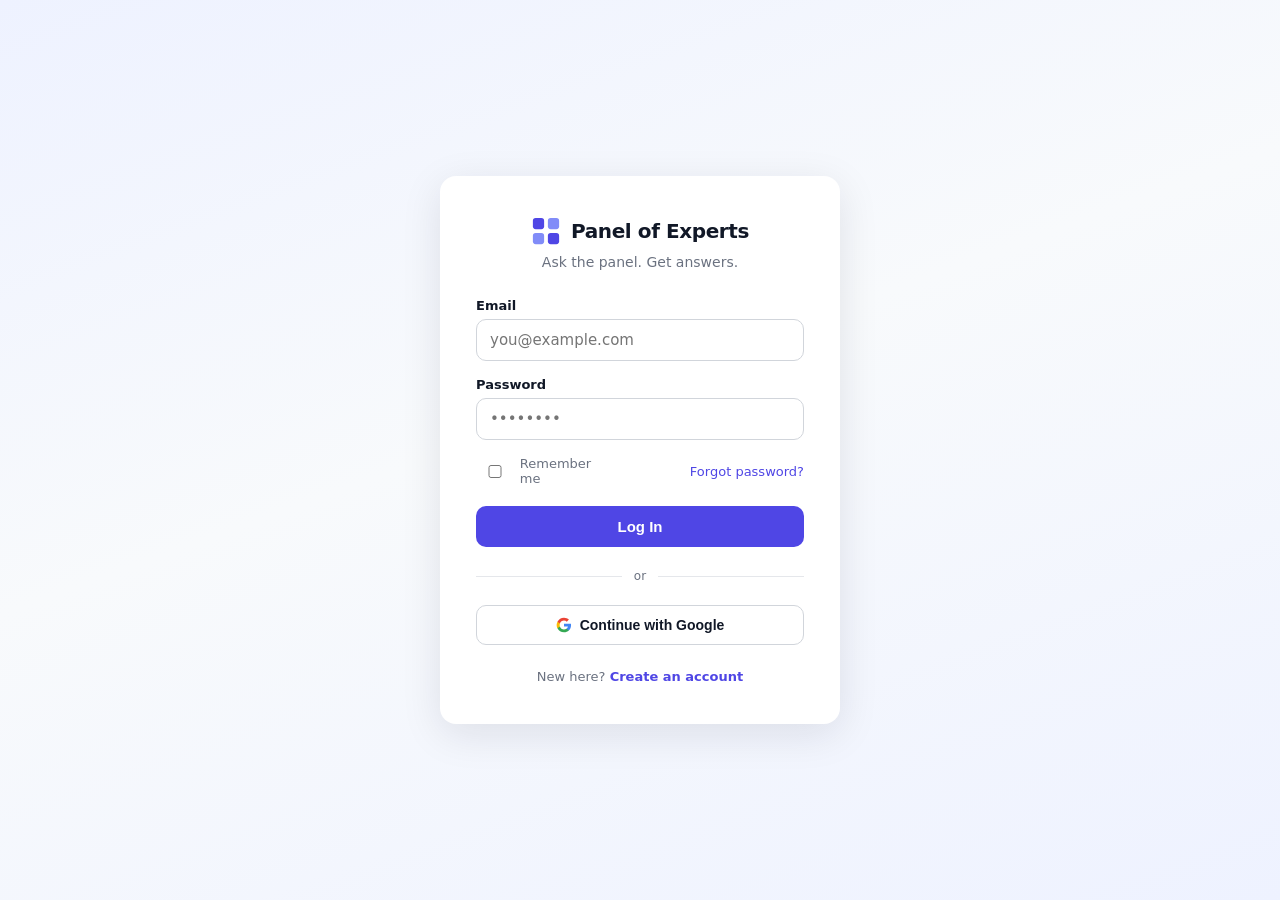
==== login.html @ ed7d97c2 "Add login page front-end" ====
<!doctype html>
<html lang="en">
  <head>
    <meta charset="UTF-8" />
    <meta name="viewport" content="width=device-width, initial-scale=1.0" />
    <title>Panel of Experts — Log In</title>
    <style>
      * { margin: 0; padding: 0; box-sizing: border-box; }

      :root {
        font-family: Inter, system-ui, -apple-system, sans-serif;
        --ink: #111827;
        --muted: #6b7280;
        --brand: #4f46e5;
        --brand-dark: #4338ca;
        --bg: #f3f4f6;
        --card: #ffffff;
        --error: #dc2626;
        --ok: #16a34a;
      }

      body {
        min-height: 100vh;
        display: flex;
        align-items: center;
        justify-content: center;
        background: linear-gradient(160deg, #eef2ff 0%, #f8fafc 45%, #eef2ff 100%);
        padding: 24px;
        color: var(--ink);
      }

      .card {
        width: 100%;
        max-width: 400px;
        background: var(--card);
        border-radius: 16px;
        box-shadow: 0 10px 40px rgba(17, 24, 39, 0.10);
        padding: 40px 36px;
      }

      .logo {
        display: flex;
        align-items: center;
        gap: 10px;
        justify-content: center;
        margin-bottom: 8px;
      }

      .logo svg { width: 30px; height: 30px; }

      .logo span {
        font-size: 20px;
        font-weight: 700;
        letter-spacing: -0.02em;
      }

      .tagline {
        text-align: center;
        color: var(--muted);
        font-size: 14px;
        margin-bottom: 28px;
      }

      h1 {
        font-size: 22px;
        text-align: center;
        margin-bottom: 24px;
        letter-spacing: -0.02em;
      }

      label {
        display: block;
        font-size: 13px;
        font-weight: 600;
        margin-bottom: 6px;
      }

      .field { margin-bottom: 16px; }

      input {
        width: 100%;
        padding: 11px 13px;
        font-size: 15px;
        border: 1.5px solid #d1d5db;
        border-radius: 10px;
        outline: none;
        transition: border-color 0.15s, box-shadow 0.15s;
        font-family: inherit;
      }

      input:focus {
        border-color: var(--brand);
        box-shadow: 0 0 0 3px rgba(79, 70, 229, 0.15);
      }

      .row {
        display: flex;
        justify-content: space-between;
        align-items: center;
        margin-bottom: 20px;
        font-size: 13px;
      }

      .row label {
        display: flex;
        align-items: center;
        gap: 6px;
        font-weight: 400;
        color: var(--muted);
        margin: 0;
        cursor: pointer;
      }

      .row a { color: var(--brand); text-decoration: none; }
      .row a:hover { text-decoration: underline; }

      button {
        width: 100%;
        padding: 12px;
        font-size: 15px;
        font-weight: 600;
        color: #fff;
        background: var(--brand);
        border: none;
        border-radius: 10px;
        cursor: pointer;
        transition: background 0.15s, transform 0.05s;
      }

      button:hover { background: var(--brand-dark); }
      button:active { transform: scale(0.98); }
      button:disabled { opacity: 0.6; cursor: wait; }

      .message {
        display: none;
        margin-top: 14px;
        padding: 10px 12px;
        border-radius: 8px;
        font-size: 13px;
        text-align: center;
      }

      .message.error { display: block; background: #fef2f2; color: var(--error); }
      .message.ok { display: block; background: #f0fdf4; color: var(--ok); }

      .divider {
        display: flex;
        align-items: center;
        gap: 12px;
        margin: 22px 0;
        color: var(--muted);
        font-size: 12px;
      }

      .divider::before, .divider::after {
        content: "";
        flex: 1;
        height: 1px;
        background: #e5e7eb;
      }

      .alt {
        width: 100%;
        padding: 11px;
        font-size: 14px;
        font-weight: 600;
        color: var(--ink);
        background: #fff;
        border: 1.5px solid #d1d5db;
        border-radius: 10px;
        cursor: pointer;
        display: flex;
        align-items: center;
        justify-content: center;
        gap: 8px;
        transition: background 0.15s;
      }

      .alt:hover { background: #f9fafb; }

      .signup {
        text-align: center;
        margin-top: 24px;
        font-size: 13px;
        color: var(--muted);
      }

      .signup a { color: var(--brand); font-weight: 600; text-decoration: none; }
      .signup a:hover { text-decoration: underline; }

      .hidden { display: none; }
    </style>
  </head>
  <body>
    <main class="card">
      <div class="logo">
        <svg viewBox="0 0 32 32" fill="none">
          <rect x="2" y="2" width="12" height="12" rx="3" fill="#4f46e5"/>
          <rect x="18" y="2" width="12" height="12" rx="3" fill="#818cf8"/>
          <rect x="2" y="18" width="12" height="12" rx="3" fill="#818cf8"/>
          <rect x="18" y="18" width="12" height="12" rx="3" fill="#4f46e5"/>
        </svg>
        <span>Panel of Experts</span>
      </div>
      <p class="tagline">Ask the panel. Get answers.</p>

      <form id="loginForm" novalidate>
        <div class="field">
          <label for="email">Email</label>
          <input id="email" name="email" type="email" placeholder="you@example.com" autocomplete="email" required />
        </div>
        <div class="field">
          <label for="password">Password</label>
          <input id="password" name="password" type="password" placeholder="••••••••" autocomplete="current-password" minlength="8" required />
        </div>
        <div class="row">
          <label><input type="checkbox" id="remember" /> Remember me</label>
          <a href="#" id="forgotLink">Forgot password?</a>
        </div>
        <button type="submit" id="submitBtn">Log In</button>
        <div class="message" id="message" role="alert"></div>
      </form>

      <div class="divider">or</div>

      <button class="alt" id="googleBtn" type="button">
        <svg width="16" height="16" viewBox="0 0 24 24">
          <path fill="#4285F4" d="M22.56 12.25c0-.78-.07-1.53-.2-2.25H12v4.26h5.9a5.06 5.06 0 0 1-2.2 3.32v2.77h3.57c2.08-1.92 3.29-4.74 3.29-8.1z"/>
          <path fill="#34A853" d="M12 23c2.97 0 5.46-.98 7.28-2.65l-3.57-2.77c-.98.66-2.23 1.06-3.71 1.06-2.86 0-5.29-1.93-6.16-4.53H2.18v2.84A11 11 0 0 0 12 23z"/>
          <path fill="#FBBC05" d="M5.84 14.11a6.6 6.6 0 0 1 0-4.22V7.05H2.18a11 11 0 0 0 0 9.9l3.66-2.84z"/>
          <path fill="#EA4335" d="M12 5.38c1.62 0 3.06.56 4.21 1.64l3.15-3.15C17.45 2.09 14.97 1 12 1 7.7 1 3.99 3.47 2.18 7.05l3.66 2.84c.87-2.6 3.3-4.51 6.16-4.51z"/>
        </svg>
        Continue with Google
      </button>

      <p class="signup">New here? <a href="#" id="signupLink">Create an account</a></p>
    </main>

    <script>
      const form = document.getElementById("loginForm");
      const email = document.getElementById("email");
      const password = document.getElementById("password");
      const message = document.getElementById("message");
      const submitBtn = document.getElementById("submitBtn");

      function showMessage(text, kind) {
        message.textContent = text;
        message.className = "message " + kind;
      }

      form.addEventListener("submit", function (e) {
        e.preventDefault();

        const emailOk = /^[^\s@]+@[^\s@]+\.[^\s@]+$/.test(email.value.trim());
        const passOk = password.value.length >= 8;

        if (!emailOk) {
          showMessage("Please enter a valid email address.", "error");
          email.focus();
          return;
        }
        if (!passOk) {
          showMessage("Password must be at least 8 characters.", "error");
          password.focus();
          return;
        }

        submitBtn.disabled = true;
        submitBtn.textContent = "Logging in…";
        showMessage("", "");

        // Placeholder for real authentication. Replace with a fetch() call
        // to your backend / auth provider when it exists.
        setTimeout(function () {
          submitBtn.disabled = false;
          submitBtn.textContent = "Log In";
          showMessage("Login works! (No backend connected yet — this is the front-end only.)", "ok");
        }, 800);
      });

      document.getElementById("googleBtn").addEventListener("click", function () {
        showMessage("Google sign-in isn't wired up yet. It needs a backend.", "error");
      });

      document.getElementById("forgotLink").addEventListener("click", function (e) {
        e.preventDefault();
        showMessage("Password reset page hasn't been built yet.", "error");
      });

      document.getElementById("signupLink").addEventListener("click", function (e) {
        e.preventDefault();
        showMessage("Sign-up page hasn't been built yet.", "error");
      });
    </script>
  </body>
</html>
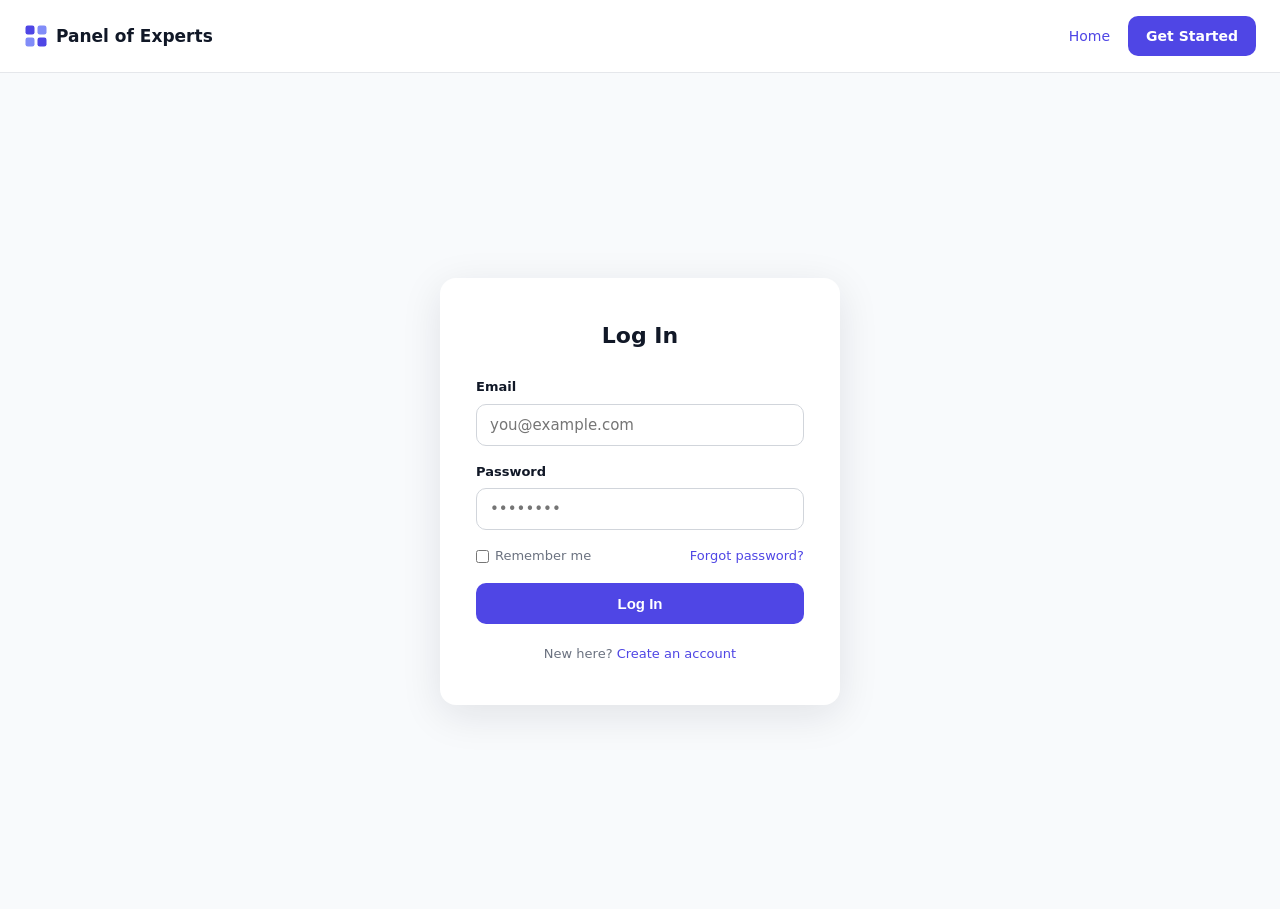
==== commit 7649890d: "Add login.html for Panel of Experts website" ====
--- a/login.html
+++ b/login.html
@@ -4,196 +4,11 @@
     <meta charset="UTF-8" />
     <meta name="viewport" content="width=device-width, initial-scale=1.0" />
     <title>Panel of Experts — Log In</title>
-    <style>
-      * { margin: 0; padding: 0; box-sizing: border-box; }
-
-      :root {
-        font-family: Inter, system-ui, -apple-system, sans-serif;
-        --ink: #111827;
-        --muted: #6b7280;
-        --brand: #4f46e5;
-        --brand-dark: #4338ca;
-        --bg: #f3f4f6;
-        --card: #ffffff;
-        --error: #dc2626;
-        --ok: #16a34a;
-      }
-
-      body {
-        min-height: 100vh;
-        display: flex;
-        align-items: center;
-        justify-content: center;
-        background: linear-gradient(160deg, #eef2ff 0%, #f8fafc 45%, #eef2ff 100%);
-        padding: 24px;
-        color: var(--ink);
-      }
-
-      .card {
-        width: 100%;
-        max-width: 400px;
-        background: var(--card);
-        border-radius: 16px;
-        box-shadow: 0 10px 40px rgba(17, 24, 39, 0.10);
-        padding: 40px 36px;
-      }
-
-      .logo {
-        display: flex;
-        align-items: center;
-        gap: 10px;
-        justify-content: center;
-        margin-bottom: 8px;
-      }
-
-      .logo svg { width: 30px; height: 30px; }
-
-      .logo span {
-        font-size: 20px;
-        font-weight: 700;
-        letter-spacing: -0.02em;
-      }
-
-      .tagline {
-        text-align: center;
-        color: var(--muted);
-        font-size: 14px;
-        margin-bottom: 28px;
-      }
-
-      h1 {
-        font-size: 22px;
-        text-align: center;
-        margin-bottom: 24px;
-        letter-spacing: -0.02em;
-      }
-
-      label {
-        display: block;
-        font-size: 13px;
-        font-weight: 600;
-        margin-bottom: 6px;
-      }
-
-      .field { margin-bottom: 16px; }
-
-      input {
-        width: 100%;
-        padding: 11px 13px;
-        font-size: 15px;
-        border: 1.5px solid #d1d5db;
-        border-radius: 10px;
-        outline: none;
-        transition: border-color 0.15s, box-shadow 0.15s;
-        font-family: inherit;
-      }
-
-      input:focus {
-        border-color: var(--brand);
-        box-shadow: 0 0 0 3px rgba(79, 70, 229, 0.15);
-      }
-
-      .row {
-        display: flex;
-        justify-content: space-between;
-        align-items: center;
-        margin-bottom: 20px;
-        font-size: 13px;
-      }
-
-      .row label {
-        display: flex;
-        align-items: center;
-        gap: 6px;
-        font-weight: 400;
-        color: var(--muted);
-        margin: 0;
-        cursor: pointer;
-      }
-
-      .row a { color: var(--brand); text-decoration: none; }
-      .row a:hover { text-decoration: underline; }
-
-      button {
-        width: 100%;
-        padding: 12px;
-        font-size: 15px;
-        font-weight: 600;
-        color: #fff;
-        background: var(--brand);
-        border: none;
-        border-radius: 10px;
-        cursor: pointer;
-        transition: background 0.15s, transform 0.05s;
-      }
-
-      button:hover { background: var(--brand-dark); }
-      button:active { transform: scale(0.98); }
-      button:disabled { opacity: 0.6; cursor: wait; }
-
-      .message {
-        display: none;
-        margin-top: 14px;
-        padding: 10px 12px;
-        border-radius: 8px;
-        font-size: 13px;
-        text-align: center;
-      }
-
-      .message.error { display: block; background: #fef2f2; color: var(--error); }
-      .message.ok { display: block; background: #f0fdf4; color: var(--ok); }
-
-      .divider {
-        display: flex;
-        align-items: center;
-        gap: 12px;
-        margin: 22px 0;
-        color: var(--muted);
-        font-size: 12px;
-      }
-
-      .divider::before, .divider::after {
-        content: "";
-        flex: 1;
-        height: 1px;
-        background: #e5e7eb;
-      }
-
-      .alt {
-        width: 100%;
-        padding: 11px;
-        font-size: 14px;
-        font-weight: 600;
-        color: var(--ink);
-        background: #fff;
-        border: 1.5px solid #d1d5db;
-        border-radius: 10px;
-        cursor: pointer;
-        display: flex;
-        align-items: center;
-        justify-content: center;
-        gap: 8px;
-        transition: background 0.15s;
-      }
-
-      .alt:hover { background: #f9fafb; }
-
-      .signup {
-        text-align: center;
-        margin-top: 24px;
-        font-size: 13px;
-        color: var(--muted);
-      }
-
-      .signup a { color: var(--brand); font-weight: 600; text-decoration: none; }
-      .signup a:hover { text-decoration: underline; }
-
-      .hidden { display: none; }
-    </style>
+    <link rel="stylesheet" href="styles.css" />
   </head>
   <body>
-    <main class="card">
-      <div class="logo">
+    <nav class="nav">
+      <a class="logo" href="index.html">
         <svg viewBox="0 0 32 32" fill="none">
           <rect x="2" y="2" width="12" height="12" rx="3" fill="#4f46e5"/>
           <rect x="18" y="2" width="12" height="12" rx="3" fill="#818cf8"/>
@@ -201,39 +16,36 @@
           <rect x="18" y="18" width="12" height="12" rx="3" fill="#4f46e5"/>
         </svg>
         <span>Panel of Experts</span>
+      </a>
+      <div class="links">
+        <a href="index.html">Home</a>
+        <a class="btn btn-primary" href="signup.html">Get Started</a>
       </div>
-      <p class="tagline">Ask the panel. Get answers.</p>
+    </nav>
 
-      <form id="loginForm" novalidate>
-        <div class="field">
-          <label for="email">Email</label>
-          <input id="email" name="email" type="email" placeholder="you@example.com" autocomplete="email" required />
-        </div>
-        <div class="field">
-          <label for="password">Password</label>
-          <input id="password" name="password" type="password" placeholder="••••••••" autocomplete="current-password" minlength="8" required />
-        </div>
-        <div class="row">
-          <label><input type="checkbox" id="remember" /> Remember me</label>
-          <a href="#" id="forgotLink">Forgot password?</a>
-        </div>
-        <button type="submit" id="submitBtn">Log In</button>
-        <div class="message" id="message" role="alert"></div>
-      </form>
-
-      <div class="divider">or</div>
-
-      <button class="alt" id="googleBtn" type="button">
-        <svg width="16" height="16" viewBox="0 0 24 24">
-          <path fill="#4285F4" d="M22.56 12.25c0-.78-.07-1.53-.2-2.25H12v4.26h5.9a5.06 5.06 0 0 1-2.2 3.32v2.77h3.57c2.08-1.92 3.29-4.74 3.29-8.1z"/>
-          <path fill="#34A853" d="M12 23c2.97 0 5.46-.98 7.28-2.65l-3.57-2.77c-.98.66-2.23 1.06-3.71 1.06-2.86 0-5.29-1.93-6.16-4.53H2.18v2.84A11 11 0 0 0 12 23z"/>
-          <path fill="#FBBC05" d="M5.84 14.11a6.6 6.6 0 0 1 0-4.22V7.05H2.18a11 11 0 0 0 0 9.9l3.66-2.84z"/>
-          <path fill="#EA4335" d="M12 5.38c1.62 0 3.06.56 4.21 1.64l3.15-3.15C17.45 2.09 14.97 1 12 1 7.7 1 3.99 3.47 2.18 7.05l3.66 2.84c.87-2.6 3.3-4.51 6.16-4.51z"/>
-        </svg>
-        Continue with Google
-      </button>
-
-      <p class="signup">New here? <a href="#" id="signupLink">Create an account</a></p>
+    <main class="auth-wrap">
+      <div class="auth-card">
+        <h1>Log In</h1>
+        <form id="loginForm" novalidate>
+          <div class="field">
+            <label for="email">Email</label>
+            <input id="email" name="email" type="email" placeholder="you@example.com" autocomplete="email" required />
+          </div>
+          <div class="field">
+            <label for="password">Password</label>
+            <input id="password" name="password" type="password" placeholder="••••••••" autocomplete="current-password" minlength="8" required />
+          </div>
+          <div class="field" style="display:flex; justify-content:space-between; align-items:center; font-size:13px;">
+            <label style="margin:0; display:flex; align-items:center; gap:6px; font-weight:400; color:var(--muted); cursor:pointer;">
+              <input type="checkbox" id="remember" style="width:auto;" /> Remember me
+            </label>
+            <a href="#" id="forgotLink">Forgot password?</a>
+          </div>
+          <button type="submit" class="full-btn" id="submitBtn">Log In</button>
+          <div class="message" id="message" role="alert"></div>
+        </form>
+        <p class="under-form">New here? <a href="signup.html">Create an account</a></p>
+      </div>
     </main>
 
     <script>
@@ -254,16 +66,8 @@
         const emailOk = /^[^\s@]+@[^\s@]+\.[^\s@]+$/.test(email.value.trim());
         const passOk = password.value.length >= 8;
 
-        if (!emailOk) {
-          showMessage("Please enter a valid email address.", "error");
-          email.focus();
-          return;
-        }
-        if (!passOk) {
-          showMessage("Password must be at least 8 characters.", "error");
-          password.focus();
-          return;
-        }
+        if (!emailOk) { showMessage("Please enter a valid email address.", "error"); email.focus(); return; }
+        if (!passOk) { showMessage("Password must be at least 8 characters.", "error"); password.focus(); return; }
 
         submitBtn.disabled = true;
         submitBtn.textContent = "Logging in…";
@@ -272,25 +76,14 @@
         // Placeholder for real authentication. Replace with a fetch() call
         // to your backend / auth provider when it exists.
         setTimeout(function () {
-          submitBtn.disabled = false;
-          submitBtn.textContent = "Log In";
-          showMessage("Login works! (No backend connected yet — this is the front-end only.)", "ok");
-        }, 800);
-      });
-
-      document.getElementById("googleBtn").addEventListener("click", function () {
-        showMessage("Google sign-in isn't wired up yet. It needs a backend.", "error");
+          window.location.href = "dashboard.html";
+        }, 700);
       });
 
       document.getElementById("forgotLink").addEventListener("click", function (e) {
         e.preventDefault();
         showMessage("Password reset page hasn't been built yet.", "error");
       });
-
-      document.getElementById("signupLink").addEventListener("click", function (e) {
-        e.preventDefault();
-        showMessage("Sign-up page hasn't been built yet.", "error");
-      });
     </script>
   </body>
 </html>
--- a/styles.css
+++ b/styles.css
@@ -0,0 +1,136 @@
+/* Panel of Experts — shared styles */
+* { margin: 0; padding: 0; box-sizing: border-box; }
+
+:root {
+  font-family: Inter, system-ui, -apple-system, sans-serif;
+  --ink: #111827;
+  --muted: #6b7280;
+  --brand: #4f46e5;
+  --brand-dark: #4338ca;
+  --brand-light: #eef2ff;
+  --bg: #f8fafc;
+  --card: #ffffff;
+  --line: #e5e7eb;
+  --error: #dc2626;
+  --ok: #16a34a;
+}
+
+body { color: var(--ink); background: var(--bg); line-height: 1.6; }
+
+a { color: var(--brand); text-decoration: none; }
+a:hover { text-decoration: underline; }
+
+/* Nav */
+.nav {
+  display: flex; align-items: center; justify-content: space-between;
+  padding: 16px 24px; background: #fff; border-bottom: 1px solid var(--line);
+  position: sticky; top: 0; z-index: 10;
+}
+.nav .logo { display: flex; align-items: center; gap: 8px; font-weight: 700; font-size: 17px; color: var(--ink); }
+.nav .logo:hover { text-decoration: none; }
+.nav .logo svg { width: 24px; height: 24px; }
+.nav .links { display: flex; gap: 18px; align-items: center; font-size: 14px; font-weight: 500; }
+.btn {
+  display: inline-block; padding: 9px 18px; border-radius: 10px;
+  font-weight: 600; font-size: 14px; border: none; cursor: pointer;
+  transition: background 0.15s, transform 0.05s;
+}
+.btn:hover { text-decoration: none; }
+.btn:active { transform: scale(0.98); }
+.btn-primary { background: var(--brand); color: #fff; }
+.btn-primary:hover { background: var(--brand-dark); }
+.btn-ghost { background: #fff; color: var(--ink); border: 1.5px solid #d1d5db; }
+
+/* Hero */
+.hero { text-align: center; padding: 90px 24px 70px; max-width: 720px; margin: 0 auto; }
+.hero h1 { font-size: 42px; letter-spacing: -0.03em; line-height: 1.15; margin-bottom: 16px; }
+.hero p { color: var(--muted); font-size: 18px; margin-bottom: 28px; }
+.hero .cta { display: flex; gap: 12px; justify-content: center; }
+
+/* Sections */
+.section { max-width: 1000px; margin: 0 auto; padding: 60px 24px; }
+.section h2 { font-size: 28px; text-align: center; letter-spacing: -0.02em; margin-bottom: 36px; }
+
+.grid { display: grid; grid-template-columns: repeat(auto-fit, minmax(240px, 1fr)); gap: 20px; }
+.card {
+  background: var(--card); border: 1px solid var(--line); border-radius: 14px;
+  padding: 26px; box-shadow: 0 4px 16px rgba(17, 24, 39, 0.05);
+}
+.card h3 { font-size: 17px; margin-bottom: 8px; }
+.card p { color: var(--muted); font-size: 14px; }
+.card .icon {
+  width: 40px; height: 40px; border-radius: 10px; background: var(--brand-light);
+  display: flex; align-items: center; justify-content: center; margin-bottom: 14px;
+  font-size: 20px;
+}
+
+.steps { counter-reset: step; }
+.step { display: flex; gap: 16px; align-items: flex-start; margin-bottom: 20px; }
+.step .num {
+  flex: 0 0 34px; height: 34px; border-radius: 50%; background: var(--brand);
+  color: #fff; font-weight: 700; font-size: 15px;
+  display: flex; align-items: center; justify-content: center;
+}
+.step h3 { font-size: 16px; }
+.step p { color: var(--muted); font-size: 14px; }
+
+/* Forms */
+.auth-wrap { min-height: calc(100vh - 64px); display: flex; align-items: center; justify-content: center; padding: 24px; }
+.auth-card {
+  width: 100%; max-width: 400px; background: var(--card);
+  border-radius: 16px; box-shadow: 0 10px 40px rgba(17, 24, 39, 0.10);
+  padding: 40px 36px;
+}
+.auth-card h1 { font-size: 22px; text-align: center; margin-bottom: 24px; }
+.field { margin-bottom: 16px; }
+.field label { display: block; font-size: 13px; font-weight: 600; margin-bottom: 6px; }
+.field input {
+  width: 100%; padding: 11px 13px; font-size: 15px; font-family: inherit;
+  border: 1.5px solid #d1d5db; border-radius: 10px; outline: none;
+  transition: border-color 0.15s, box-shadow 0.15s;
+}
+.field input:focus { border-color: var(--brand); box-shadow: 0 0 0 3px rgba(79, 70, 229, 0.15); }
+.message { display: none; margin-top: 14px; padding: 10px 12px; border-radius: 8px; font-size: 13px; text-align: center; }
+.message.error { display: block; background: #fef2f2; color: var(--error); }
+.message.ok { display: block; background: #f0fdf4; color: var(--ok); }
+.full-btn { width: 100%; padding: 12px; font-size: 15px; font-weight: 600; color: #fff; background: var(--brand); border: none; border-radius: 10px; cursor: pointer; }
+.full-btn:hover { background: var(--brand-dark); }
+.full-btn:disabled { opacity: 0.6; cursor: wait; }
+.under-form { text-align: center; margin-top: 20px; font-size: 13px; color: var(--muted); }
+
+/* Dashboard */
+.ask-box { max-width: 760px; margin: 40px auto; padding: 0 24px; }
+.ask-box textarea {
+  width: 100%; min-height: 90px; padding: 16px; font-size: 16px; font-family: inherit;
+  border: 1.5px solid #d1d5db; border-radius: 14px; outline: none; resize: vertical;
+  transition: border-color 0.15s, box-shadow 0.15s;
+}
+.ask-box textarea:focus { border-color: var(--brand); box-shadow: 0 0 0 3px rgba(79, 70, 229, 0.15); }
+.ask-actions { margin-top: 12px; display: flex; justify-content: flex-end; }
+
+.answers { max-width: 760px; margin: 0 auto 60px; padding: 0 24px; }
+.answer {
+  background: var(--card); border: 1px solid var(--line); border-radius: 14px;
+  padding: 22px; margin-bottom: 16px; animation: fadeUp 0.35s ease both;
+}
+.answer .who { display: flex; align-items: center; gap: 10px; margin-bottom: 10px; }
+.answer .avatar {
+  width: 36px; height: 36px; border-radius: 50%; background: var(--brand-light);
+  display: flex; align-items: center; justify-content: center; font-size: 17px;
+}
+.answer .name { font-weight: 600; font-size: 15px; }
+.answer .role { color: var(--muted); font-size: 12px; }
+.answer p { font-size: 14px; color: #374151; }
+
+@keyframes fadeUp { from { opacity: 0; transform: translateY(8px); } to { opacity: 1; transform: none; } }
+
+/* Footer */
+footer {
+  border-top: 1px solid var(--line); background: #fff;
+  text-align: center; padding: 28px 24px; color: var(--muted); font-size: 13px;
+}
+
+@media (max-width: 560px) {
+  .hero h1 { font-size: 30px; }
+  .nav .links a:not(.btn) { display: none; }
+}
